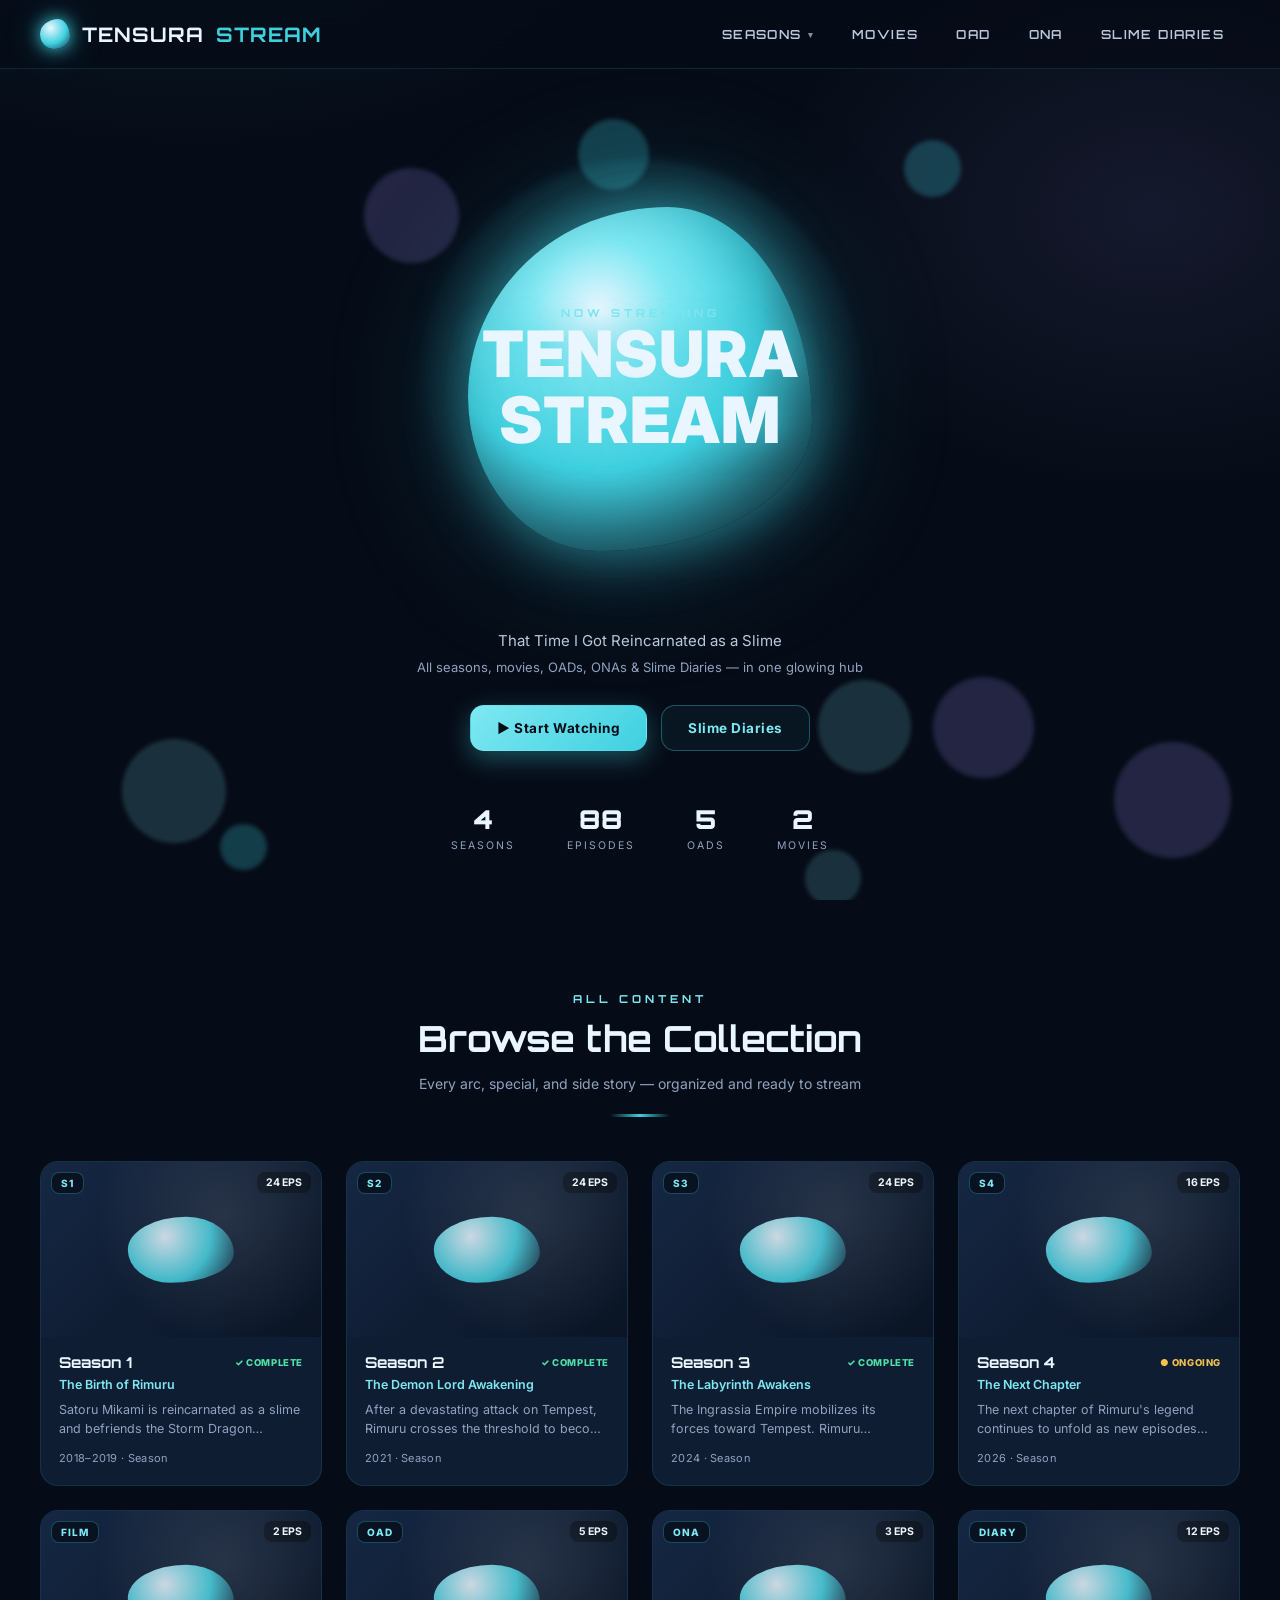
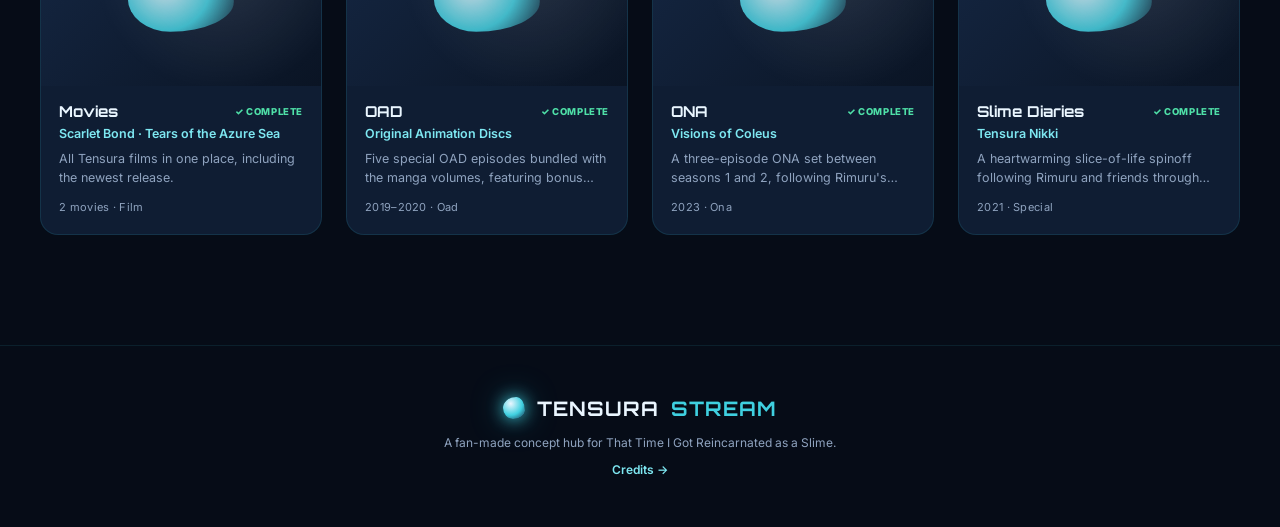
==== index.html @ a772d703 "new" ====
<!DOCTYPE html>
<html lang="en">
<head>
<meta charset="UTF-8">
<meta name="viewport" content="width=device-width, initial-scale=1.0, viewport-fit=cover">
<title>TENSURA STREAM</title>
<link rel="preconnect" href="https://fonts.googleapis.com">
<link href="https://fonts.googleapis.com/css2?family=Orbitron:wght@500;700;900&family=Inter:wght@400;500;600;700&display=swap" rel="stylesheet">
<link rel="stylesheet" href="styles.css">
</head>
<body>

<div class="ambient" id="ambient"></div>

<!-- NAV -->
<nav class="topnav">
  <div class="brand" onclick="goHome()"><span class="brand-orb"></span>TENSURA<span class="accent">STREAM</span></div>
  <div class="navlinks" id="navlinks">
    <div class="nav-item" id="seasonsNav">
      <span onclick="toggleDropdown('seasonsNav', event)" style="display:flex;align-items:center;gap:6px;width:100%;justify-content:space-between;">SEASONS <span class="caret">▾</span></span>
      <div class="dropdown">
        <a onclick="openSeason(1)">Season 1 <span class="dd-tag tag-complete">Complete</span></a>
        <a onclick="openSeason(2)">Season 2 <span class="dd-tag tag-complete">Complete</span></a>
        <a onclick="openSeason(3)">Season 3 <span class="dd-tag tag-ongoing">Ongoing</span></a>
        <a onclick="openSeason(4)">Season 4 <span class="dd-tag tag-soon">Coming Soon</span></a>
        <a class="adder" onclick="goBrowse()">+ Add New Season</a>
      </div>
    </div>
    <a class="nav-item" onclick="goMovies()">MOVIES</a>
    <a class="nav-item" onclick="openSeason('oad')">OAD</a>
    <a class="nav-item" onclick="openSeason('ona')">ONA</a>
    <a class="nav-item" onclick="openSeason('diary')">SLIME DIARIES</a>
  </div>
  <button class="burger" onclick="toggleMobileNav()" aria-label="Toggle menu">☰</button>
</nav>

<!-- ================= HOME PAGE ================= -->
<div class="page active" id="page-home">
  <section class="hero">
    <div class="hero-orb-wrap">
      <div class="hero-ring"></div>
      <div class="hero-orb">
        <div class="eyebrow">NOW STREAMING</div>
        <div class="hero-title">TENSURA</div>
        <div class="hero-title accent">STREAM</div>
      </div>
    </div>
    <div class="hero-sub">That Time I Got Reincarnated as a Slime</div>
    <div class="hero-sub2">All seasons, movies, OADs, ONAs &amp; Slime Diaries — in one glowing hub</div>
    <div class="hero-ctas">
      <button class="btn btn-primary" onclick="openSeason(1)">▶ Start Watching</button>
      <button class="btn btn-ghost" onclick="goBrowse()">Slime Diaries</button>
    </div>
    <div class="hero-stats">
      <div class="stat"><div class="stat-num">4</div><div class="stat-label">SEASONS</div></div>
      <div class="stat"><div class="stat-num">88</div><div class="stat-label">EPISODES</div></div>
      <div class="stat"><div class="stat-num">5</div><div class="stat-label">OADS</div></div>
      <div class="stat"><div class="stat-num">2</div><div class="stat-label">MOVIES</div></div>
    </div>
  </section>

  <section class="section reveal">
    <div class="section-head">
      <div class="eyebrow">ALL CONTENT</div>
      <h2>Browse the Collection</h2>
      <p>Every arc, special, and side story — organized and ready to stream</p>
      <div class="divider"></div>
    </div>
    <div class="grid" id="homeGrid"></div>
  </section>

  <footer>
    <div class="brand"><span class="brand-orb" style="width:22px;height:22px;"></span>TENSURA<span class="accent">STREAM</span></div>
    A fan-made concept hub for That Time I Got Reincarnated as a Slime.
    <div style="margin-top:12px;"><a href="credits.html" style="color:var(--slime-blue-bright);font-size:12px;font-weight:600;">Credits →</a></div>
  </footer>
</div>

<!-- ================= BROWSE PAGE ================= -->
<div class="page" id="page-browse">
  <section class="section reveal" style="padding-top:40px;">
    <div class="section-head">
      <div class="eyebrow">ALL CONTENT</div>
      <h2>Browse the Collection</h2>
      <p>Every arc, special, and side story — organized and ready to stream</p>
      <div class="divider"></div>
    </div>
    <div class="grid" id="browseGrid"></div>
  </section>
  <footer>
    <div class="brand"><span class="brand-orb" style="width:22px;height:22px;"></span>TENSURA<span class="accent">STREAM</span></div>
    A fan-made concept hub for That Time I Got Reincarnated as a Slime.
    <div style="margin-top:12px;"><a href="credits.html" style="color:var(--slime-blue-bright);font-size:12px;font-weight:600;">Credits →</a></div>
  </footer>
</div>

<!-- ================= SEASON DETAIL PAGE ================= -->
<div class="page" id="page-season">
  <a class="backbtn" onclick="goBrowse()">← Back</a>
  <div class="season-head">
    <div class="season-orb"></div>
    <div class="season-info">
      <div class="season-tag" id="seasonTag">SEASON · 2018–2019</div>
      <h2 id="seasonName">Season 1</h2>
      <div class="subtitle" id="seasonSubtitle">The Birth of Rimuru</div>
      <div class="desc" id="seasonDesc">Satoru Mikami is reincarnated as a slime and befriends the Storm Dragon Veldora.</div>
    </div>
    <div class="season-status-pill" id="seasonStatusPill">COMPLETE</div>
  </div>
  <div class="toolbar">
    <div class="toolgroup">SORT
      <button class="pillbtn active" id="sortEp" onclick="setSort('ep')">Episode Order</button>
      <button class="pillbtn" id="sortDate" onclick="setSort('date')">Release Date</button>
    </div>
    <div class="toolgroup">FILTER
      <button class="pillbtn active" id="filterAll" onclick="setFilter('all')">All</button>
      <button class="pillbtn" id="filterAvail" onclick="setFilter('available')">Available</button>
      <button class="pillbtn" id="filterSoon" onclick="setFilter('soon')">Coming Soon</button>
    </div>
    <div class="count-tag" id="epCount">24 episodes</div>
  </div>
  <div class="ep-grid" id="epGrid"></div>
</div>

<!-- ================= MOVIES PAGE ================= -->
<div class="page" id="page-movies">
  <a class="backbtn" onclick="goBrowse()">← Back</a>
  <div class="season-head">
    <div class="season-orb"></div>
    <div class="season-info">
      <div class="season-tag">FILM · COLLECTION</div>
      <h2>Movies</h2>
      <div class="subtitle">All Tensura Films</div>
      <div class="desc">Every Tensura movie in one place — from Scarlet Bond to the newest release, Tears of Azure Sea.</div>
    </div>
    <div class="season-status-pill" style="color:var(--ok);border-color:var(--ok);">COMPLETE</div>
  </div>
  <div class="ep-grid" id="moviesGrid"></div>
</div>

<!-- ================= PLAYER PAGE ================= -->
<div class="page" id="page-player">
  <a class="backbtn" id="backToListBtn" onclick="goSeasonFromPlayer()">← Back</a>
  <div class="player-wrap">
    <div class="video-shell">
      <div class="video-stage">
        <!-- Real video player. It uses the normal browser controls (play,
             pause, seek, volume, fullscreen) so there's no extra code to
             wire up. It's hidden until an episode with a video is opened. -->
        <video id="mainVideo" controls playsinline style="display:none;">
          Sorry, your browser can't play this video.
        </video>
        <!-- Shown instead of the video when no video file has been added yet -->
        <div class="video-placeholder" id="videoPlaceholder">
          <div class="stage-orb"></div>
          <p>No video uploaded yet<br><span>Add one in <code>episodeMedia</code> inside script.js</span></p>
        </div>
      </div>
    </div>

    <div class="below-player">
      <div class="ep-info">
        <span class="season-tag" id="playerSeasonTag">SEASON 1 · EPISODE 01</span>
        <h2 id="playerTitle">Encounter with the Storm Dragon</h2>
        <div class="card-desc" style="-webkit-line-clamp:unset;" id="playerDesc">Satoru Mikami is reincarnated as a slime in another world and stumbles upon the sealed Storm Dragon, Veldora.</div>
        <div class="ep-actions">
          <button class="btn btn-primary">▶ Resume</button>
          <button class="btn btn-ghost">+ Watchlist</button>
        </div>
      </div>
      <div class="grimoire">
        <h3>UP NEXT · GRIMOIRE LOG</h3>
        <div id="upNextList"></div>
      </div>
    </div>
  </div>
</div>

<script src="script.js"></script>
</body>
</html>
---- styles.css ----
:root{
  --midnight-0:#060c17;
  --midnight-1:#0a1424;
  --midnight-2:#0f1d33;
  --midnight-3:#152743;
  --slime-blue:#3fd0e0;
  --slime-blue-bright:#7ee8f2;
  --lavender:#9c8cf0;
  --lavender-soft:#c3b8f7;
  --white-glow:#eaf6ff;
  --text-dim:#8fa3bf;
  --text-mid:#b9c9de;
  --ok:#4fe0a8;
  --amber:#f2c14e;
  --grimoire:#0d1626;
  --radius-lg:28px;
  --radius-md:18px;
  --radius-sm:12px;
}
*{box-sizing:border-box;}
html,body{margin:0;padding:0;}
body{
  background:
    radial-gradient(ellipse 900px 600px at 15% -10%, rgba(63,208,224,0.10), transparent 60%),
    radial-gradient(ellipse 700px 500px at 90% 10%, rgba(156,140,240,0.10), transparent 55%),
    var(--midnight-0);
  color:var(--text-mid);
  font-family:'Inter',sans-serif;
  min-height:100vh;
  min-height:100dvh;
  overflow-x:hidden;
  position:relative;
  -webkit-text-size-adjust:100%;
}
img,svg{max-width:100%;display:block;}
/* ambient floating slime motes */
.ambient{position:fixed;inset:0;pointer-events:none;z-index:0;overflow:hidden;}
.mote{position:absolute;border-radius:50%;filter:blur(2px);opacity:.5;animation:float 14s ease-in-out infinite;}
@keyframes float{
  0%,100%{transform:translateY(0) translateX(0);}
  50%{transform:translateY(-30px) translateX(14px);}
}
h1,h2,h3,h4,.brand,.nav-item,.eyebrow,.stat-num{font-family:'Orbitron',sans-serif;}
a{color:inherit;text-decoration:none;}
button{font-family:inherit;cursor:pointer;}
::selection{background:var(--slime-blue);color:var(--midnight-0);}

/* ---------- NAV ---------- */
.topnav{
  position:sticky;top:0;z-index:50;
  display:flex;align-items:center;justify-content:space-between;
  padding:16px 40px;
  background:rgba(6,12,23,0.72);
  backdrop-filter:blur(16px);
  border-bottom:1px solid rgba(63,208,224,0.14);
}
.brand{display:flex;align-items:center;gap:12px;font-weight:700;font-size:20px;letter-spacing:1px;color:var(--white-glow);cursor:pointer;}
.brand-orb{
  width:30px;height:30px;border-radius:60% 40% 55% 45%/50% 60% 40% 50%;
  background:radial-gradient(circle at 35% 30%, var(--white-glow), var(--slime-blue) 55%, var(--midnight-3) 100%);
  box-shadow:0 0 16px rgba(63,208,224,.9), 0 0 34px rgba(63,208,224,.4);
  animation:wobble 5s ease-in-out infinite;
  flex-shrink:0;
}
@keyframes wobble{
  0%,100%{border-radius:60% 40% 55% 45%/50% 60% 40% 50%;}
  50%{border-radius:45% 55% 40% 60%/55% 45% 60% 40%;}
}
.brand .accent{color:var(--slime-blue);}
.navlinks{display:flex;align-items:center;gap:6px;}
.nav-item{
  position:relative;padding:10px 16px;font-size:12.5px;letter-spacing:1.4px;
  color:var(--text-mid);font-weight:600;border-radius:10px;
  display:flex;align-items:center;gap:6px;
  transition:color .2s, background .2s;
}
.nav-item:hover{color:var(--white-glow);background:rgba(63,208,224,.08);}
.caret{font-size:9px;transition:transform .2s;opacity:.7;}
.nav-item.open .caret{transform:rotate(180deg);}
.dropdown{
  position:absolute;top:calc(100% + 10px);left:0;min-width:220px;
  background:var(--midnight-2);border:1px solid rgba(63,208,224,.2);
  border-radius:14px;padding:8px;
  box-shadow:0 20px 50px rgba(0,0,0,.5), 0 0 24px rgba(63,208,224,.08);
  opacity:0;visibility:hidden;transform:translateY(-8px);
  transition:all .18s ease;
  z-index:70;
}
.nav-item.open .dropdown{opacity:1;visibility:visible;transform:translateY(0);}
.dropdown a{
  display:flex;align-items:center;justify-content:space-between;
  padding:10px 12px;border-radius:9px;font-size:13px;font-family:'Inter';font-weight:500;
  color:var(--text-mid);
}
.dropdown a:hover{background:rgba(63,208,224,.1);color:var(--white-glow);}
.dd-tag{font-size:9px;padding:2px 7px;border-radius:20px;font-family:'Inter';font-weight:700;letter-spacing:.5px;}
.tag-complete{background:rgba(79,224,168,.15);color:var(--ok);}
.tag-ongoing{background:rgba(242,193,78,.15);color:var(--amber);}
.tag-soon{background:rgba(156,140,240,.15);color:var(--lavender-soft);}
.dropdown .adder{color:var(--slime-blue);border-top:1px dashed rgba(63,208,224,.2);margin-top:4px;padding-top:12px;font-size:12.5px;}
.burger{display:none;background:none;border:1px solid rgba(63,208,224,.3);border-radius:10px;width:42px;height:38px;align-items:center;justify-content:center;color:var(--slime-blue);font-size:18px;flex-shrink:0;}

/* ---------- HERO ---------- */
.hero{
  position:relative;padding:90px 40px 70px;text-align:center;
  display:flex;flex-direction:column;align-items:center;overflow:hidden;
}
.hero-orb-wrap{position:relative;width:440px;height:440px;max-width:86vw;max-height:86vw;display:flex;align-items:center;justify-content:center;margin-bottom:8px;}
.hero-ring{
  position:absolute;inset:0;border-radius:50%;
  background:radial-gradient(circle at 50% 40%, rgba(63,208,224,.35), rgba(63,208,224,.05) 55%, transparent 72%);
  filter:blur(4px);
}
.hero-orb{
  position:relative;width:78%;height:78%;
  border-radius:58% 42% 62% 38% / 55% 62% 38% 45%;
  background:radial-gradient(circle at 38% 30%, var(--white-glow) 0%, var(--slime-blue-bright) 22%, var(--slime-blue) 50%, #1a4a5a 85%);
  box-shadow:0 0 60px rgba(63,208,224,.55), 0 0 140px rgba(63,208,224,.25), inset -20px -20px 60px rgba(0,0,0,.25);
  animation:orbmorph 8s ease-in-out infinite;
  display:flex;flex-direction:column;align-items:center;justify-content:center;gap:2px;
  padding:0 10px;
}
@keyframes orbmorph{
  0%,100%{border-radius:58% 42% 62% 38% / 55% 62% 38% 45%;}
  33%{border-radius:45% 55% 48% 52% / 62% 42% 58% 38%;}
  66%{border-radius:62% 38% 45% 55% / 40% 58% 42% 60%;}
}
.eyebrow{font-size:11px;letter-spacing:4px;color:var(--slime-blue-bright);font-weight:700;}
.hero-title{font-size:clamp(30px,7vw,64px);font-weight:900;color:var(--white-glow);line-height:1;letter-spacing:1px;text-shadow:0 0 30px rgba(63,208,224,.5);}
.hero-title .accent{color:var(--midnight-0);-webkit-text-stroke:1.5px var(--white-glow);}
.hero-sub{margin-top:22px;font-size:15px;color:var(--text-mid);max-width:480px;line-height:1.6;padding:0 10px;}
.hero-sub2{margin-top:6px;font-size:13px;color:var(--text-dim);padding:0 10px;}
.hero-ctas{display:flex;gap:14px;margin-top:30px;flex-wrap:wrap;justify-content:center;padding:0 10px;}
.btn{
  padding:14px 26px;border-radius:14px;font-weight:700;font-size:13.5px;
  letter-spacing:.5px;border:1px solid transparent;display:inline-flex;align-items:center;gap:8px;
  transition:transform .18s, box-shadow .18s, background .18s;
  white-space:nowrap;
}
.btn:active{transform:scale(.97);}
.btn-primary{background:linear-gradient(135deg,var(--slime-blue-bright),var(--slime-blue));color:var(--midnight-0);box-shadow:0 8px 24px rgba(63,208,224,.35);}
.btn-primary:hover{box-shadow:0 10px 34px rgba(63,208,224,.55);transform:translateY(-2px);}
.btn-ghost{background:rgba(63,208,224,.05);border-color:rgba(63,208,224,.35);color:var(--slime-blue-bright);}
.btn-ghost:hover{background:rgba(63,208,224,.14);transform:translateY(-2px);}
.hero-stats{display:flex;gap:52px;margin-top:52px;flex-wrap:wrap;justify-content:center;padding:0 20px;}
.stat{text-align:center;}
.stat-num{font-size:26px;font-weight:900;color:var(--white-glow);}
.stat-label{font-size:10.5px;letter-spacing:2px;color:var(--text-dim);margin-top:4px;}

/* ---------- SECTION SCAFFOLDING ---------- */
.section{padding:70px 40px;max-width:1400px;margin:0 auto;}
.section-head{text-align:center;margin-bottom:44px;}
.section-head h2{font-size:clamp(24px,4vw,36px);color:var(--white-glow);font-weight:700;margin:10px 0 12px;}
.section-head p{color:var(--text-dim);font-size:14px;padding:0 10px;}
.divider{width:60px;height:3px;margin:22px auto 0;background:linear-gradient(90deg,transparent,var(--slime-blue),transparent);border-radius:4px;}

/* reveal on scroll */
.reveal{opacity:0;transform:translateY(26px) scale(.98);transition:opacity .6s ease, transform .6s ease;}
.reveal.in{opacity:1;transform:translateY(0) scale(1);}
@media (prefers-reduced-motion: reduce){
  .reveal{opacity:1;transform:none;transition:none;}
  .brand-orb,.hero-orb,.season-orb,.stage-orb{animation:none;}
  .mote{animation:none;}
}

/* ---------- CARD GRID (browse) ---------- */
.grid{display:grid;grid-template-columns:repeat(4,1fr);gap:24px;}
@media(max-width:1100px){.grid{grid-template-columns:repeat(2,1fr);}}
@media(max-width:560px){.grid{grid-template-columns:1fr;gap:18px;}}
.card{
  position:relative;background:var(--midnight-2);border-radius:var(--radius-md);
  border:1px solid rgba(63,208,224,.12);overflow:hidden;cursor:pointer;
  transition:transform .28s ease, border-color .28s ease, box-shadow .28s ease;
}
.card:hover{transform:translateY(-6px);border-color:rgba(63,208,224,.55);box-shadow:0 16px 40px rgba(3,10,20,.5), 0 0 0 1px rgba(63,208,224,.15);}
.card:active{transform:translateY(-2px);}
.card-thumb{position:relative;aspect-ratio:16/10;background-color:var(--midnight-2);background-image:linear-gradient(135deg,var(--midnight-3),var(--midnight-1));background-size:cover;background-position:center;overflow:hidden;}
/* Real thumbnail image — shown once it loads successfully; falls back
   to the glowing orb placeholder automatically if the file is missing */
.thumb-img{position:absolute;inset:0;width:100%;height:100%;object-fit:cover;object-position:center;display:none;}
.card-thumb::after{content:'';position:absolute;inset:0;background:radial-gradient(circle at 65% 30%, rgba(255,255,255,.10), transparent 60%);}
.thumb-orb{position:absolute;top:50%;left:50%;width:38%;height:38%;transform:translate(-50%,-50%);border-radius:55% 45% 60% 40%/50% 55% 45% 50%;
  background:radial-gradient(circle at 35% 30%, var(--white-glow), var(--slime-blue) 55%, transparent 100%);opacity:.85;filter:blur(.3px);}
.ripple{position:absolute;inset:0;border-radius:inherit;pointer-events:none;}
.card:hover .ripple::before{
  content:'';position:absolute;inset:0;border-radius:inherit;
  box-shadow:0 0 0 0 rgba(63,208,224,.5);
  animation:rippleGo 1s ease-out;
}
@keyframes rippleGo{
  0%{box-shadow:0 0 0 0 rgba(63,208,224,.45) inset;}
  100%{box-shadow:0 0 0 24px rgba(63,208,224,0) inset;}
}
.badge{position:absolute;top:10px;left:10px;font-size:10px;font-weight:800;letter-spacing:1px;padding:4px 9px;border-radius:8px;background:rgba(6,12,23,.75);backdrop-filter:blur(4px);color:var(--slime-blue-bright);border:1px solid rgba(63,208,224,.3);}
.badge-count{position:absolute;top:10px;right:10px;font-size:10.5px;font-weight:700;padding:4px 9px;border-radius:8px;background:rgba(6,12,23,.75);color:var(--white-glow);}
.card-body{padding:16px 18px 20px;}
.card-title-row{display:flex;justify-content:space-between;align-items:center;gap:8px;flex-wrap:wrap;}
.card-title{font-family:'Orbitron';font-size:15px;font-weight:700;color:var(--white-glow);}
.status{font-size:9.5px;font-weight:800;letter-spacing:.6px;white-space:nowrap;}
.status.complete{color:var(--ok);}
.status.ongoing{color:var(--amber);}
.status.soon{color:var(--lavender-soft);}
.card-subtitle{color:var(--slime-blue-bright);font-size:12.5px;margin-top:5px;font-weight:600;}
.card-desc{color:var(--text-dim);font-size:12.5px;margin-top:8px;line-height:1.55;
  display:-webkit-box;-webkit-line-clamp:2;-webkit-box-orient:vertical;overflow:hidden;}
.card-meta{margin-top:12px;font-size:11px;color:var(--text-dim);letter-spacing:.3px;}

.add-card{
  display:flex;flex-direction:column;align-items:center;justify-content:center;gap:8px;
  border:1.5px dashed rgba(63,208,224,.35);border-radius:var(--radius-md);min-height:220px;
  color:var(--slime-blue-bright);cursor:pointer;transition:background .2s,border-color .2s;
  padding:20px;text-align:center;
}
.add-card:hover{background:rgba(63,208,224,.05);border-color:var(--slime-blue);}
.add-icon{width:36px;height:36px;border-radius:50%;border:1.5px solid currentColor;display:flex;align-items:center;justify-content:center;font-size:18px;flex-shrink:0;}
.add-title{font-family:'Orbitron';font-size:13px;font-weight:700;}
.add-sub{font-size:11px;color:var(--text-dim);}

/* ---------- PAGE HEADER (season detail) ---------- */
.page{display:none;}
.page.active{display:block;}
.backbtn{display:inline-flex;align-items:center;gap:8px;padding:9px 16px;border:1px solid rgba(63,208,224,.3);border-radius:10px;color:var(--slime-blue-bright);font-size:12.5px;font-weight:700;margin:26px 40px 0;transition:background .2s;}
.backbtn:hover{background:rgba(63,208,224,.08);}
.season-head{display:flex;gap:26px;align-items:flex-start;padding:26px 40px 30px;max-width:1400px;margin:0 auto;flex-wrap:wrap;}
.season-orb{width:70px;height:70px;flex-shrink:0;border-radius:58% 42% 60% 40%/50% 58% 42% 50%;
  background:radial-gradient(circle at 35% 30%, var(--white-glow), var(--slime-blue) 55%, var(--midnight-3) 100%);
  box-shadow:0 0 30px rgba(63,208,224,.5);animation:wobble 6s ease-in-out infinite;}
.season-info{flex:1;min-width:240px;}
.season-tag{font-size:11px;letter-spacing:3px;color:var(--slime-blue-bright);font-weight:700;}
.season-info h2{font-size:clamp(26px,5vw,42px);color:var(--white-glow);margin:6px 0 4px;}
.season-info .subtitle{color:var(--slime-blue-bright);font-weight:600;font-size:15px;}
.season-info .desc{margin-top:12px;color:var(--text-mid);font-size:13.5px;line-height:1.6;max-width:640px;}
.season-status-pill{padding:8px 18px;border-radius:20px;font-size:11px;font-weight:800;letter-spacing:1px;border:1px solid;white-space:nowrap;}
.toolbar{display:flex;justify-content:space-between;align-items:center;flex-wrap:wrap;gap:14px;padding:0 40px 26px;max-width:1400px;margin:0 auto;border-bottom:1px solid rgba(63,208,224,.1);}
.toolgroup{display:flex;align-items:center;gap:10px;font-size:11px;letter-spacing:1.5px;color:var(--text-dim);font-weight:700;flex-wrap:wrap;}
.pillbtn{padding:7px 14px;border-radius:9px;font-size:12px;font-weight:600;color:var(--text-mid);border:1px solid transparent;}
.pillbtn.active{background:rgba(63,208,224,.14);color:var(--slime-blue-bright);border-color:rgba(63,208,224,.4);}
.pillbtn:hover:not(.active){background:rgba(255,255,255,.04);}
.count-tag{font-size:12px;color:var(--text-dim);}

.ep-grid{display:grid;grid-template-columns:repeat(4,1fr);gap:22px;padding:34px 40px 70px;max-width:1400px;margin:0 auto;}
@media(max-width:1100px){.ep-grid{grid-template-columns:repeat(2,1fr);}}
@media(max-width:560px){.ep-grid{grid-template-columns:1fr;gap:16px;}}
.ep-card{background:var(--midnight-2);border:1px solid rgba(63,208,224,.1);border-radius:var(--radius-sm);overflow:hidden;cursor:pointer;transition:transform .22s, border-color .22s, box-shadow .22s;}
.ep-card:hover{transform:translateY(-4px);border-color:rgba(63,208,224,.5);box-shadow:0 12px 30px rgba(3,10,20,.5);}
.ep-card:active{transform:translateY(-1px);}
.ep-thumb{position:relative;aspect-ratio:16/10;background-color:var(--midnight-2);background-image:linear-gradient(135deg,var(--midnight-3),var(--midnight-1));background-size:cover;background-position:center;overflow:hidden;}
.ep-badge{position:absolute;top:8px;left:8px;font-size:9.5px;font-weight:800;padding:3px 8px;border-radius:6px;background:rgba(6,12,23,.75);color:var(--slime-blue-bright);letter-spacing:.5px;}
.ep-dur{position:absolute;bottom:8px;right:8px;font-size:9.5px;font-weight:700;padding:3px 8px;border-radius:6px;background:rgba(6,12,23,.75);color:var(--white-glow);}
.ep-orb{position:absolute;top:50%;left:50%;width:30%;height:30%;transform:translate(-50%,-50%);border-radius:55% 45% 60% 40%/50%;background:radial-gradient(circle at 35% 30%,var(--white-glow),var(--slime-blue) 60%,transparent 100%);opacity:.8;}
.ep-body{padding:13px 15px 16px;}
.ep-title{font-size:13.5px;font-weight:700;color:var(--white-glow);font-family:'Inter';}
.ep-date{font-size:11px;color:var(--text-dim);margin-top:4px;}

.placeholder-card{display:flex;flex-direction:column;align-items:center;justify-content:center;gap:6px;min-height:150px;border:1.5px dashed rgba(63,208,224,.3);border-radius:var(--radius-sm);color:var(--slime-blue-bright);padding:16px;text-align:center;}
.placeholder-card .add-title{font-size:12.5px;}
.placeholder-card .add-sub{font-size:10.5px;}

/* ---------- PLAYER PAGE ---------- */
.player-wrap{padding:26px 40px 80px;max-width:1300px;margin:0 auto;}
.video-shell{background:#000;border-radius:var(--radius-md);overflow:hidden;border:1px solid rgba(63,208,224,.2);box-shadow:0 0 60px rgba(63,208,224,.12);position:relative;}
.video-stage{aspect-ratio:16/9;background:radial-gradient(circle at 50% 42%, #14304a, #05090f 75%);display:flex;align-items:center;justify-content:center;position:relative;}
.video-stage video{width:100%;height:100%;object-fit:contain;background:#000;}
.video-placeholder{position:absolute;inset:0;display:flex;flex-direction:column;align-items:center;justify-content:center;gap:16px;text-align:center;padding:20px;}
.video-placeholder .stage-orb{width:100px;height:100px;max-width:26vw;max-height:26vw;border-radius:58% 42% 62% 38%/55% 62% 38% 45%;
  background:radial-gradient(circle at 38% 30%, var(--white-glow), var(--slime-blue) 50%, #123244 90%);
  box-shadow:0 0 70px rgba(63,208,224,.5);animation:orbmorph 8s ease-in-out infinite;}
.video-placeholder p{color:var(--text-mid);font-size:13.5px;margin:0;line-height:1.6;}
.video-placeholder p span{font-size:11.5px;color:var(--text-dim);}
.video-placeholder p code{background:rgba(63,208,224,.1);color:var(--slime-blue-bright);padding:1px 6px;border-radius:5px;font-size:11px;}

.below-player{display:grid;grid-template-columns:1.5fr 1fr;gap:26px;margin-top:30px;}
@media(max-width:900px){.below-player{grid-template-columns:1fr;}}
.ep-info{padding:6px 4px;}
.ep-info .season-tag{display:block;margin-bottom:8px;}
.ep-info h2{font-size:clamp(20px,4vw,26px);color:var(--white-glow);margin:0 0 6px;}
.ep-info .desc{color:var(--text-mid);font-size:13.5px;line-height:1.7;margin-top:10px;}
.ep-actions{display:flex;gap:12px;margin-top:20px;flex-wrap:wrap;}

.grimoire{
  background:linear-gradient(180deg, var(--grimoire), #0a1220);
  border:1px solid rgba(156,140,240,.25);border-radius:var(--radius-md);
  padding:24px 20px 20px;position:relative;overflow:hidden;
}
.grimoire::before{content:'';position:absolute;inset:0;background:radial-gradient(circle at 20% 0%, rgba(156,140,240,.12), transparent 60%);pointer-events:none;}
.grimoire h3{font-size:13px;letter-spacing:2px;color:var(--lavender-soft);margin:0 0 16px;display:flex;align-items:center;gap:8px;}
.grimoire h3::before{content:'';width:8px;height:8px;border-radius:50%;background:var(--lavender);box-shadow:0 0 10px var(--lavender);flex-shrink:0;}
.up-next{display:flex;gap:12px;align-items:center;padding:10px 8px;border-radius:10px;cursor:pointer;transition:background .2s;}
.up-next:hover{background:rgba(156,140,240,.08);}
.up-next .thumb-sm{width:70px;height:44px;border-radius:8px;background-color:var(--midnight-2);background-image:linear-gradient(135deg,var(--midnight-3),var(--midnight-1));background-size:cover;background-position:center;position:relative;flex-shrink:0;overflow:hidden;}
.up-next .thumb-sm .mini-orb{position:absolute;top:50%;left:50%;width:40%;height:40%;transform:translate(-50%,-50%);border-radius:50%;background:radial-gradient(circle at 35% 30%,var(--white-glow),var(--slime-blue) 60%,transparent);}
.up-next .un-title{font-size:12.5px;font-weight:600;color:var(--white-glow);}
.up-next .un-meta{font-size:10.5px;color:var(--text-dim);margin-top:2px;}
.grimoire hr{border:none;border-top:1px solid rgba(156,140,240,.12);margin:16px 0;}

footer{padding:50px 40px;text-align:center;border-top:1px solid rgba(63,208,224,.1);color:var(--text-dim);font-size:12px;margin-top:40px;}
footer .brand{justify-content:center;margin-bottom:14px;}

/* ---------- TABLET ---------- */
@media(max-width:900px){
  .topnav{padding:14px 18px;}
  .navlinks{display:none;position:fixed;top:64px;left:0;right:0;bottom:0;background:var(--midnight-0);flex-direction:column;align-items:stretch;padding:20px;gap:4px;overflow-y:auto;z-index:60;}
  .navlinks.open{display:flex;}
  .nav-item{justify-content:space-between;padding:16px 14px;border-bottom:1px solid rgba(63,208,224,.08);border-radius:0;}
  .dropdown{position:static;opacity:1;visibility:visible;transform:none;display:none;box-shadow:none;border:none;background:rgba(63,208,224,.03);margin-top:4px;}
  .nav-item.open .dropdown{display:block;}
  .burger{display:flex;}
  .hero{padding:56px 20px 46px;}
  .section{padding:50px 20px;}
  .ep-grid, .season-head, .toolbar{padding-left:20px;padding-right:20px;}
  .backbtn{margin-left:20px;}
  .player-wrap{padding:20px 18px 60px;}
}

/* ---------- PHONE ---------- */
@media(max-width:600px){
  .topnav{padding:12px 14px;}
  .brand{font-size:16px;gap:8px;}
  .brand-orb{width:24px;height:24px;}
  .hero{padding:44px 14px 36px;}
  .hero-orb-wrap{width:280px;height:280px;}
  .hero-ctas{flex-direction:column;width:100%;}
  .hero-ctas .btn{width:100%;justify-content:center;}
  .hero-stats{gap:28px 34px;margin-top:38px;}
  .stat-num{font-size:22px;}
  .section{padding:40px 14px;}
  .section-head{margin-bottom:30px;}
  .card-body{padding:14px 14px 16px;}
  .season-head{padding:20px 14px 24px;gap:16px;}
  .season-orb{width:52px;height:52px;}
  .toolbar{padding:0 14px 20px;flex-direction:column;align-items:flex-start;}
  .toolgroup{width:100%;justify-content:flex-start;}
  .ep-grid{padding:24px 14px 50px;gap:14px;}
  .backbtn{margin:20px 14px 0;}
  .player-wrap{padding:16px 12px 46px;}
  .grimoire{padding:20px 16px 16px;}
  footer{padding:36px 20px;}
}

@media(max-width:380px){
  .hero-orb-wrap{width:230px;height:230px;}
  .hero-stats{gap:20px 24px;}
  .icon-btn{width:32px;height:32px;font-size:12px;}
}
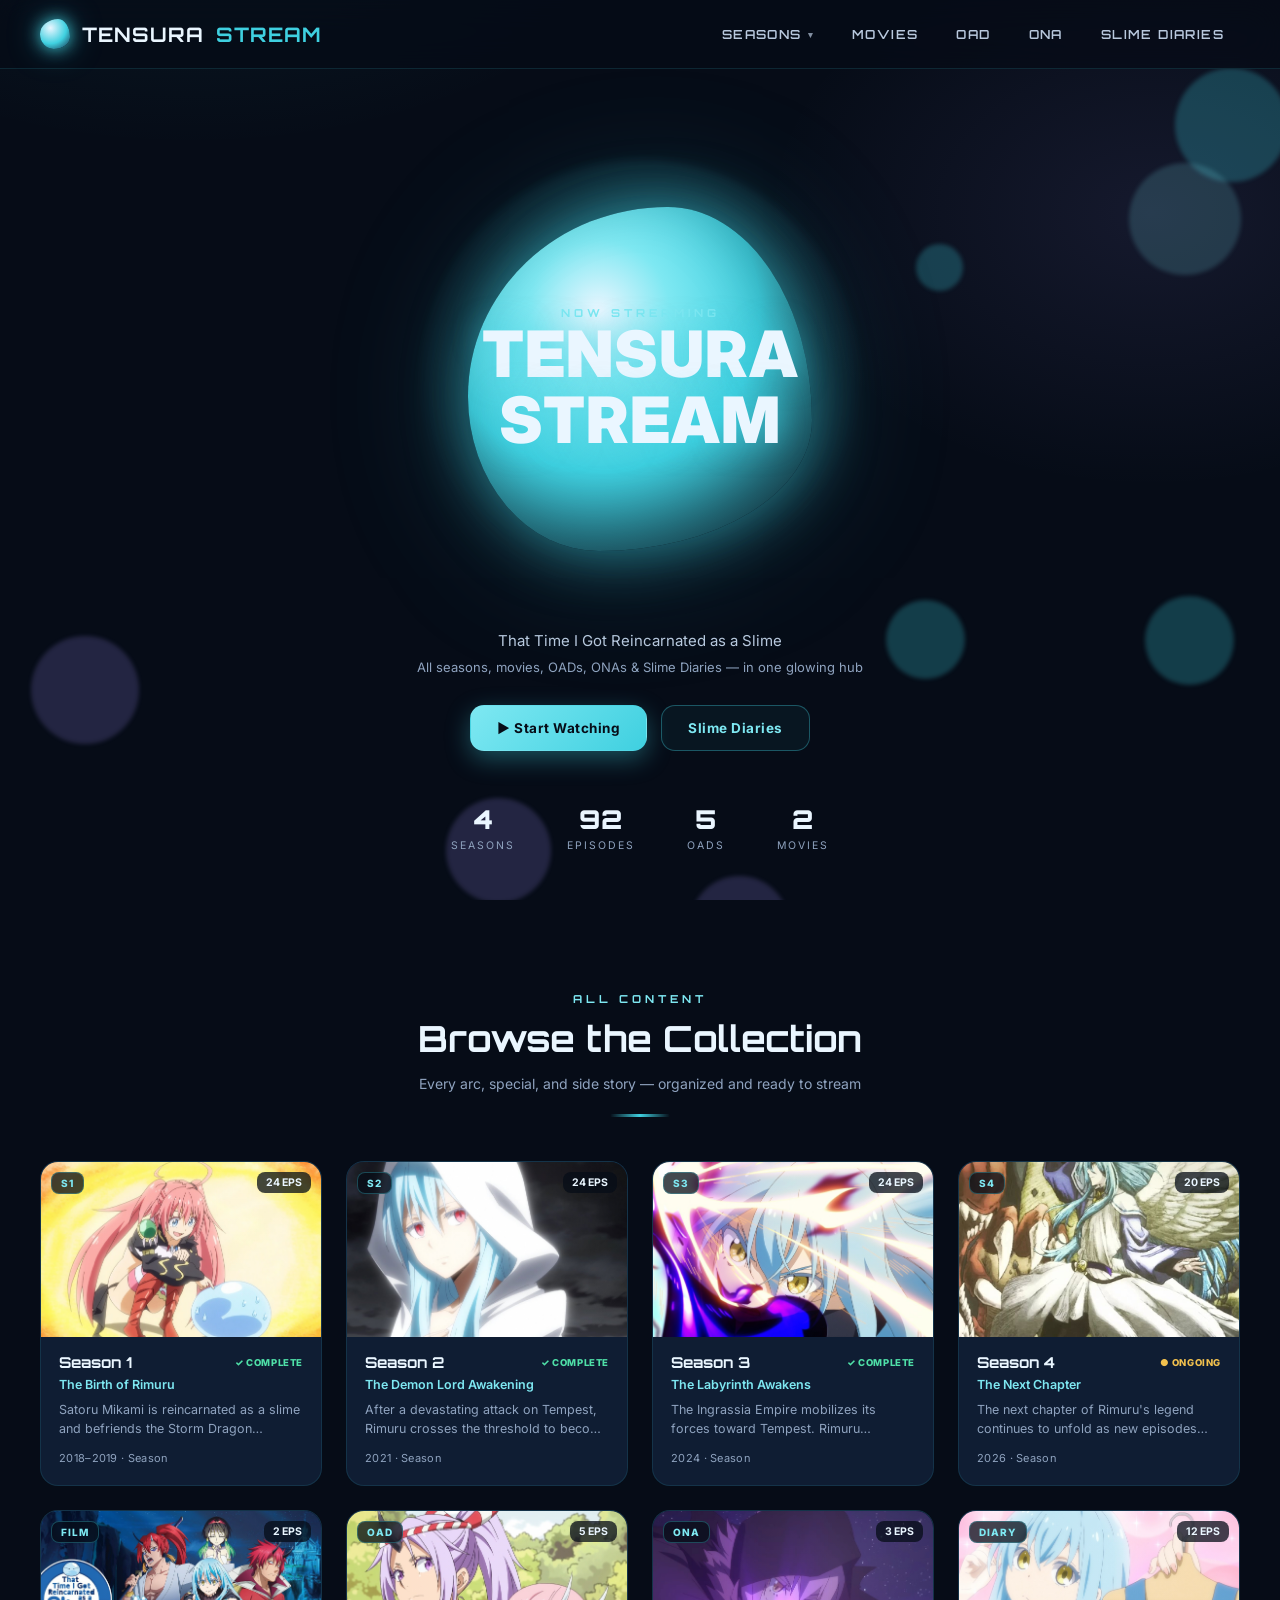
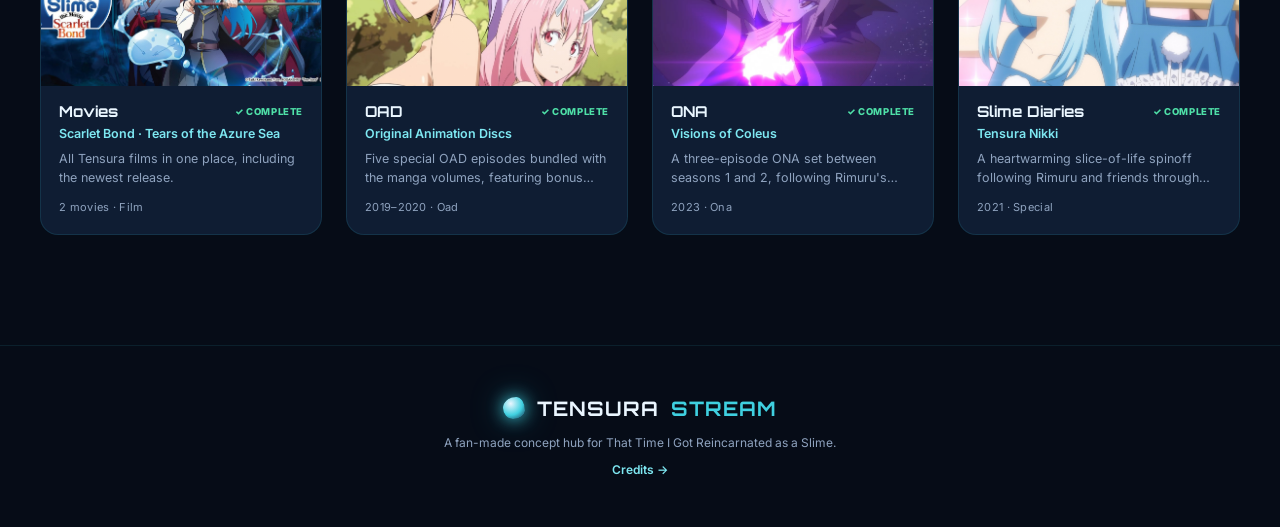
==== commit 452d2281: "new" ====
--- a/index.html
+++ b/index.html
@@ -53,7 +53,7 @@
     </div>
     <div class="hero-stats">
       <div class="stat"><div class="stat-num">4</div><div class="stat-label">SEASONS</div></div>
-      <div class="stat"><div class="stat-num">88</div><div class="stat-label">EPISODES</div></div>
+      <div class="stat"><div class="stat-num">92</div><div class="stat-label">EPISODES</div></div>
       <div class="stat"><div class="stat-num">5</div><div class="stat-label">OADS</div></div>
       <div class="stat"><div class="stat-num">2</div><div class="stat-label">MOVIES</div></div>
     </div>
--- a/styles.css
+++ b/styles.css
@@ -191,8 +191,8 @@
   0%{box-shadow:0 0 0 0 rgba(63,208,224,.45) inset;}
   100%{box-shadow:0 0 0 24px rgba(63,208,224,0) inset;}
 }
-.badge{position:absolute;top:10px;left:10px;font-size:10px;font-weight:800;letter-spacing:1px;padding:4px 9px;border-radius:8px;background:rgba(6,12,23,.75);backdrop-filter:blur(4px);color:var(--slime-blue-bright);border:1px solid rgba(63,208,224,.3);}
-.badge-count{position:absolute;top:10px;right:10px;font-size:10.5px;font-weight:700;padding:4px 9px;border-radius:8px;background:rgba(6,12,23,.75);color:var(--white-glow);}
+.badge{position:absolute;top:10px;left:10px;font-size:10px;font-weight:800;letter-spacing:1px;padding:4px 9px;border-radius:8px;background:rgba(6,12,23,.75);backdrop-filter:blur(4px);color:var(--slime-blue-bright);border:1px solid rgba(63,208,224,.3);z-index:2;}
+.badge-count{position:absolute;top:10px;right:10px;font-size:10.5px;font-weight:700;padding:4px 9px;border-radius:8px;background:rgba(6,12,23,.75);color:var(--white-glow);z-index:2;}
 .card-body{padding:16px 18px 20px;}
 .card-title-row{display:flex;justify-content:space-between;align-items:center;gap:8px;flex-wrap:wrap;}
 .card-title{font-family:'Orbitron';font-size:15px;font-weight:700;color:var(--white-glow);}
@@ -245,8 +245,8 @@
 .ep-card:hover{transform:translateY(-4px);border-color:rgba(63,208,224,.5);box-shadow:0 12px 30px rgba(3,10,20,.5);}
 .ep-card:active{transform:translateY(-1px);}
 .ep-thumb{position:relative;aspect-ratio:16/10;background-color:var(--midnight-2);background-image:linear-gradient(135deg,var(--midnight-3),var(--midnight-1));background-size:cover;background-position:center;overflow:hidden;}
-.ep-badge{position:absolute;top:8px;left:8px;font-size:9.5px;font-weight:800;padding:3px 8px;border-radius:6px;background:rgba(6,12,23,.75);color:var(--slime-blue-bright);letter-spacing:.5px;}
-.ep-dur{position:absolute;bottom:8px;right:8px;font-size:9.5px;font-weight:700;padding:3px 8px;border-radius:6px;background:rgba(6,12,23,.75);color:var(--white-glow);}
+.ep-badge{position:absolute;top:8px;left:8px;font-size:9.5px;font-weight:800;padding:3px 8px;border-radius:6px;background:rgba(6,12,23,.75);color:var(--slime-blue-bright);letter-spacing:.5px;z-index:2;}
+.ep-dur{position:absolute;bottom:8px;right:8px;font-size:9.5px;font-weight:700;padding:3px 8px;border-radius:6px;background:rgba(6,12,23,.75);color:var(--white-glow);z-index:2;}
 .ep-orb{position:absolute;top:50%;left:50%;width:30%;height:30%;transform:translate(-50%,-50%);border-radius:55% 45% 60% 40%/50%;background:radial-gradient(circle at 35% 30%,var(--white-glow),var(--slime-blue) 60%,transparent 100%);opacity:.8;}
 .ep-body{padding:13px 15px 16px;}
 .ep-title{font-size:13.5px;font-weight:700;color:var(--white-glow);font-family:'Inter';}
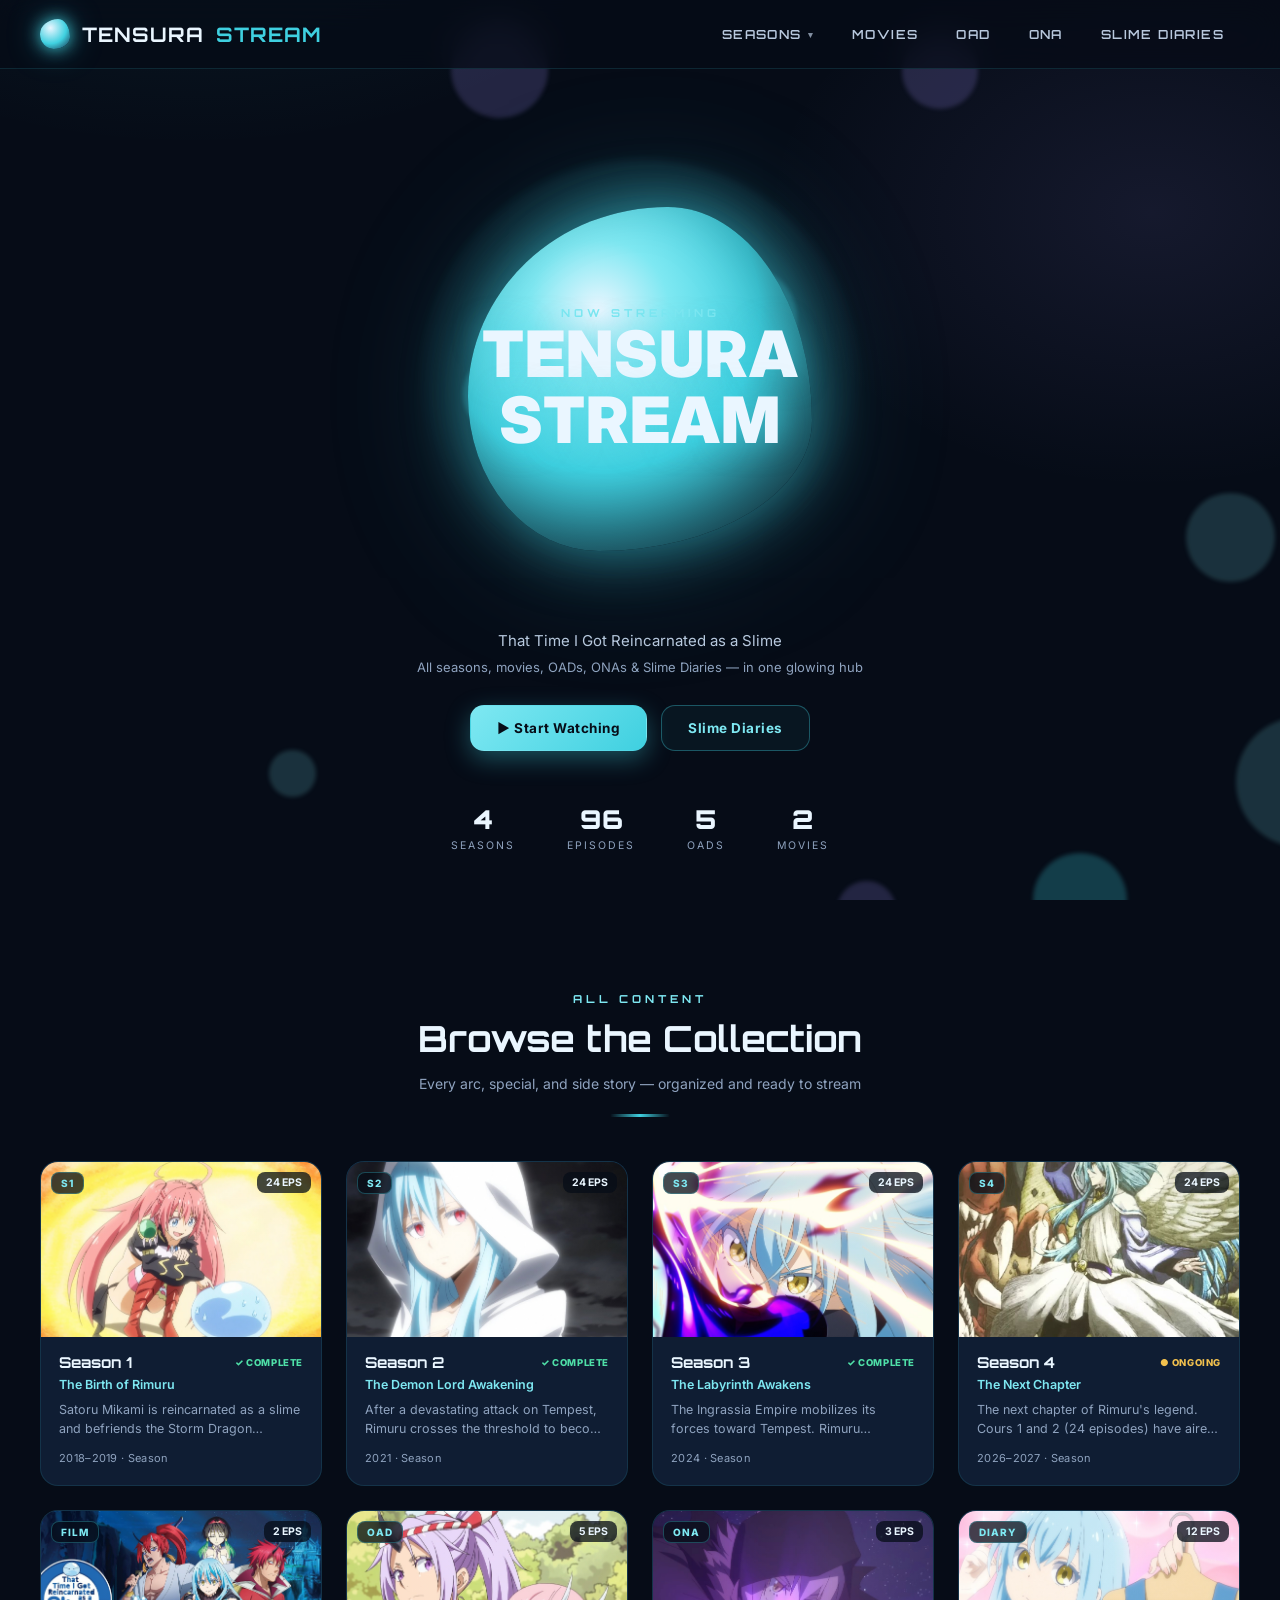
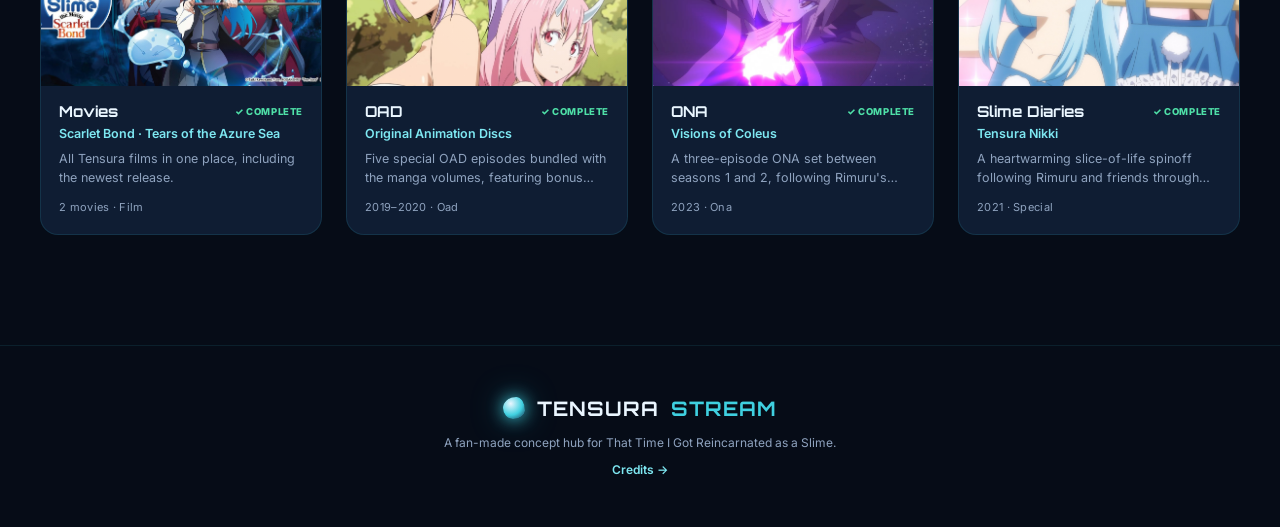
==== commit a7a7a136: "new" ====
--- a/index.html
+++ b/index.html
@@ -21,8 +21,8 @@
       <div class="dropdown">
         <a onclick="openSeason(1)">Season 1 <span class="dd-tag tag-complete">Complete</span></a>
         <a onclick="openSeason(2)">Season 2 <span class="dd-tag tag-complete">Complete</span></a>
-        <a onclick="openSeason(3)">Season 3 <span class="dd-tag tag-ongoing">Ongoing</span></a>
-        <a onclick="openSeason(4)">Season 4 <span class="dd-tag tag-soon">Coming Soon</span></a>
+        <a onclick="openSeason(3)">Season 3 <span class="dd-tag tag-complete">Complete</span></a>
+        <a onclick="openSeason(4)">Season 4 <span class="dd-tag tag-ongoing">Ongoing</span></a>
         <a class="adder" onclick="goBrowse()">+ Add New Season</a>
       </div>
     </div>
@@ -53,7 +53,7 @@
     </div>
     <div class="hero-stats">
       <div class="stat"><div class="stat-num">4</div><div class="stat-label">SEASONS</div></div>
-      <div class="stat"><div class="stat-num">92</div><div class="stat-label">EPISODES</div></div>
+      <div class="stat"><div class="stat-num">96</div><div class="stat-label">EPISODES</div></div>
       <div class="stat"><div class="stat-num">5</div><div class="stat-label">OADS</div></div>
       <div class="stat"><div class="stat-num">2</div><div class="stat-label">MOVIES</div></div>
     </div>
